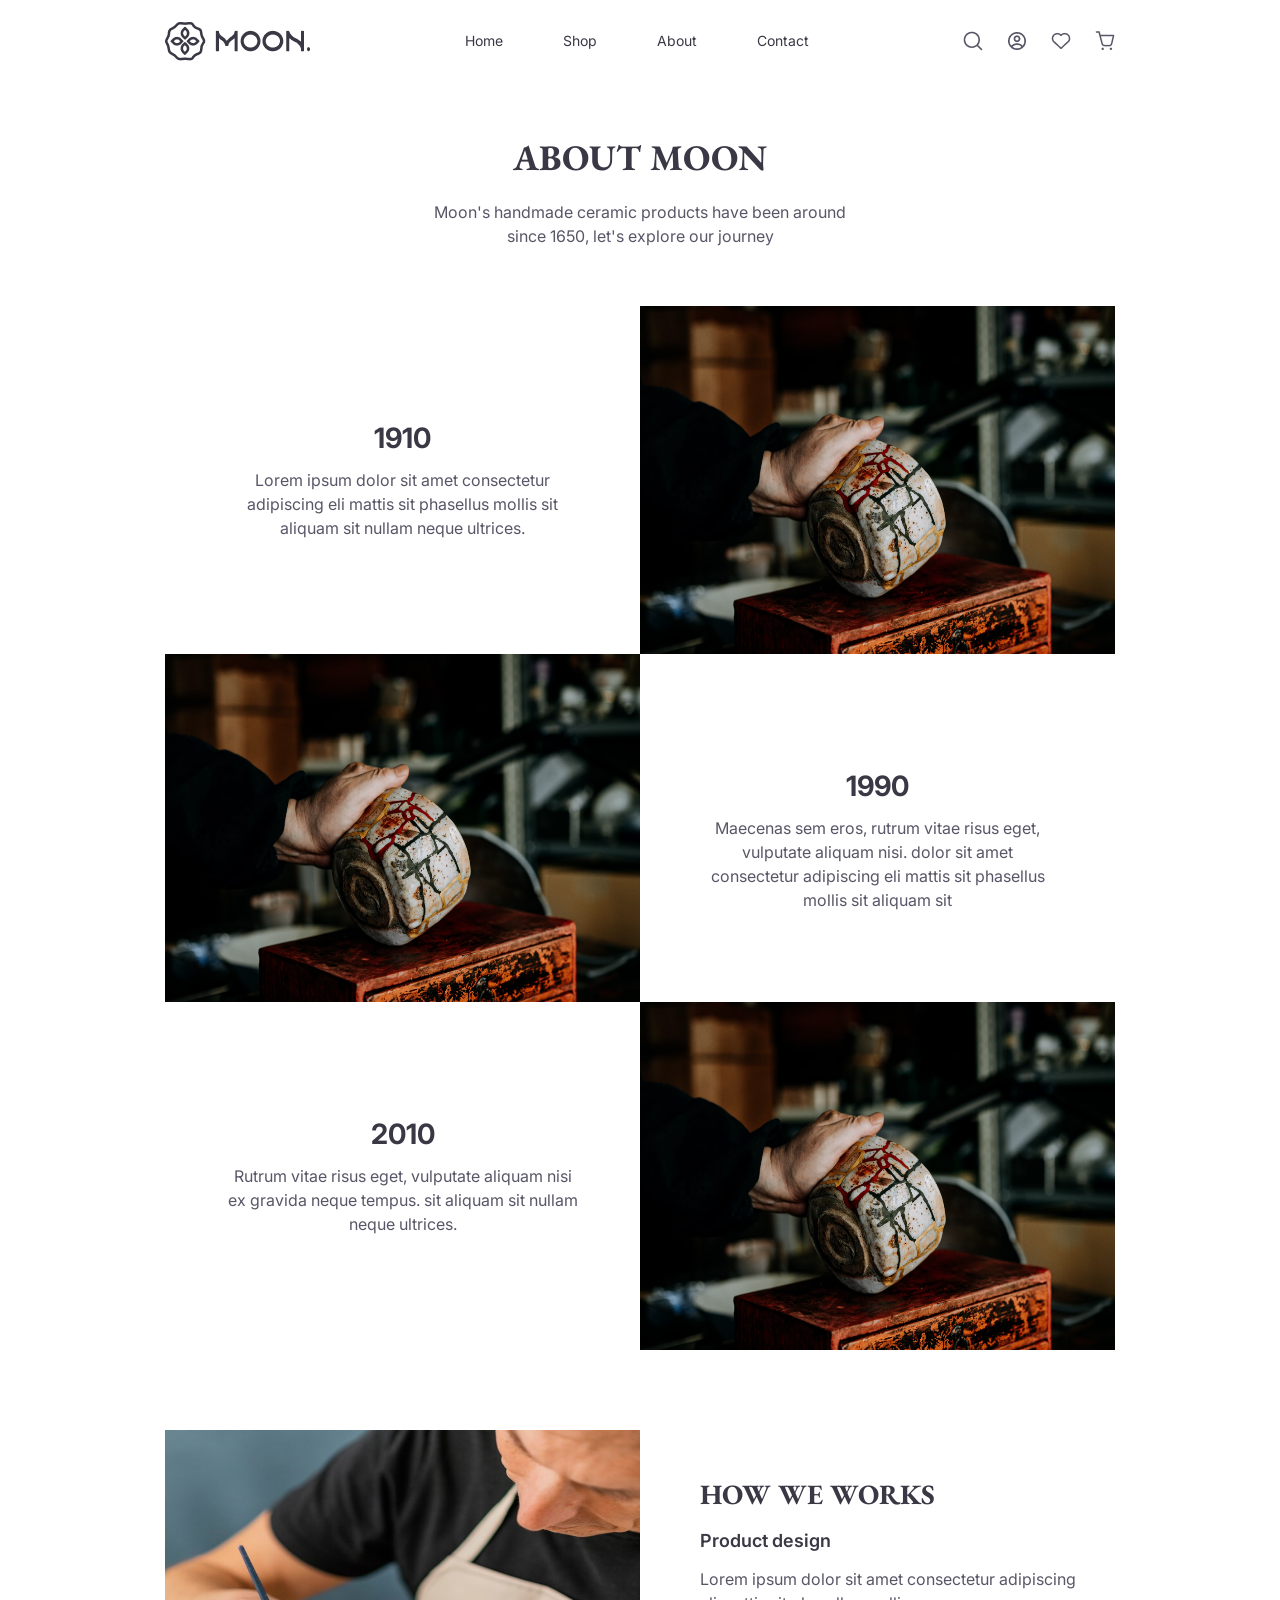
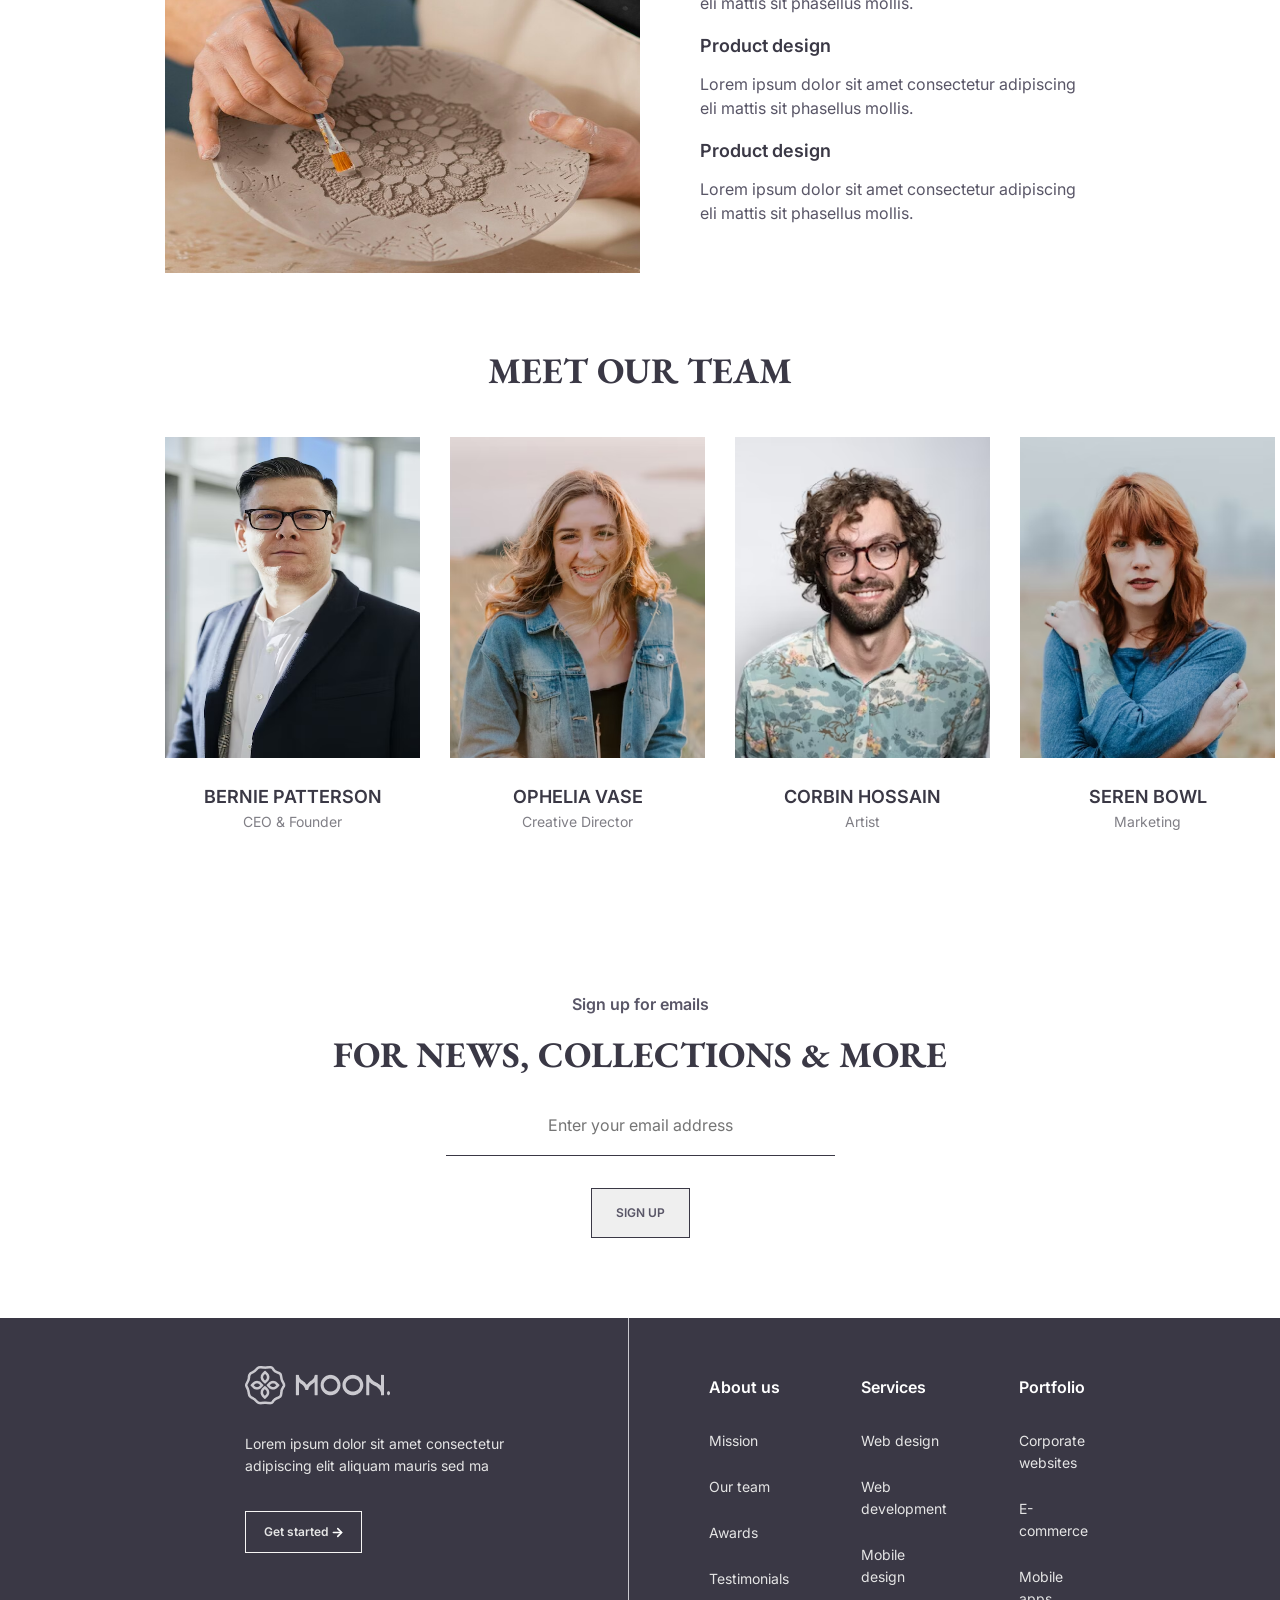
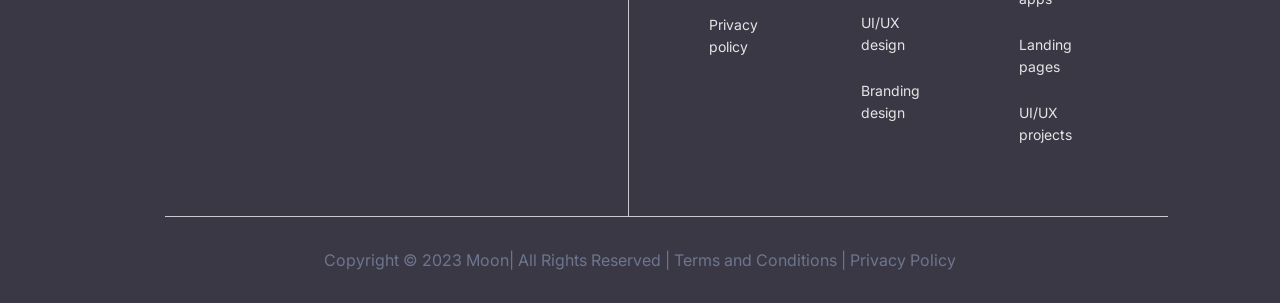
==== pages/About.html @ 7b5346fc "home-and-about" ====
<!DOCTYPE html>
<html lang="en">
<head>
    <meta charset="UTF-8">
    <meta name="viewport" content="width=device-width, initial-scale=1.0">
    <title>Moon</title>
    <link rel="stylesheet" href="../styel/Header.css">
    <link rel="stylesheet" href="../styel/About.css">
</head>
<body>
    <div class="containr">
        <header>
                <img class="all" class="menu" src="../img/Menu.png" alt="menu">
            <img src="../img/logo (1).png" alt="logo">
            <nav>
                <a href="../index.html">Home</a>
                <a href="./Shop.html">Shop</a>
                <a href="#">About</a>
                <a href="./Content.html">Contact</a>
            </nav>
            <div class="icons">
                <img class="normal" src="../img/Search.jpg" alt="img-search">
                <img class="normal" src="../img/Avatar.png" alt="img-Avatar">
                <img class="normal" src="../img/Heart.png" alt="img-Heart">
                <img src="../img/Shopping-cart.png" alt="img-Shopping">
            </div>
        </header>
        <div class="config-about-moon">
            <h2>About Moon</h2>
            <p>Moon's handmade ceramic products have been around since 1650, let's explore our journey</p>
        </div>
    </div>
      <div class="containr p-no">
        <div class="hero-sec">
            <div class="eCommerce-Cards-histor">
                <div class="text-histor">
                    <span>1910</span>
                    <p>Lorem ipsum dolor sit amet consectetur adipiscing eli mattis sit phasellus mollis sit aliquam sit nullam neque ultrices.</p>
                </div>
                <img src="../img/207941fd0bd8d3a7e38cac28e6b1c00e7173c913.png" alt="Rectangle-histor">
            </div>
            <div class="eCommerce-Cards-histor">
                <img src="../img/207941fd0bd8d3a7e38cac28e6b1c00e7173c913.png" alt="Rectangle-histor">
                <div class="text-histor">
                    <span>1990</span>
                    <p class="">Maecenas sem eros, rutrum vitae risus eget, vulputate aliquam nisi. dolor sit amet consectetur adipiscing eli mattis sit phasellus mollis sit aliquam sit </p>
                </div>
            </div>
            <div class="eCommerce-Cards-histor">
                <div class="text-histor">
                    <span>2010</span>
                    <p>Rutrum vitae risus eget, vulputate aliquam nisi ex gravida neque tempus. sit aliquam sit nullam neque ultrices.</p>
                </div>
                <img src="../img/207941fd0bd8d3a7e38cac28e6b1c00e7173c913.png" alt="Rectangle-histor">
            </div>
        </div>
        <div class="how-we-works">
            <img src="../img/img-work.png" alt="img-work">
            <div class="text-config">
                <h3>How we works</h3>
                <div class="Ways-of-working">
                    <h4>Product design</h4>
                    <p>Lorem ipsum dolor sit amet consectetur adipiscing eli mattis sit phasellus mollis.</p>
                </div>
                <div class="Ways-of-working">
                    <h4>Product design</h4>
                    <p>Lorem ipsum dolor sit amet consectetur adipiscing eli mattis sit phasellus mollis.</p>
                </div>
                <div class="Ways-of-working">
                    <h4>Product design</h4>
                    <p>Lorem ipsum dolor sit amet consectetur adipiscing eli mattis sit phasellus mollis.</p>
                </div>
            </div>
        </div>
    </div> 
    <div class="containr ">
        <div class="teams">
            <h2>Meet Our Team</h2>
            <div class="cards">
                <div class="card">
                    <img src="../img/Bernie PATTERSON.png" alt="img-TableWare">
                    <h3>Bernie PATTERSON</h3>
                    <p>CEO & Founder</p>
                </div>
                <div class="card">
                    <img src="../img/Ophelia Vase.png" alt="img-TableWare">
                    <h3>Ophelia Vase</h3>
                    <p>Creative Director</p>
                </div>
                <div class="card">
                    <img src="../img/CorbiN HOSSAIN.png" alt="img-TableWare">
                    <h3>CorbiN HOSSAIN</h3>
                    <p>Artist</p>
                </div>
                <div class="card">
                    <img src="../img/Seren Bowl.png" alt="img-TableWare">
                    <h3>Seren Bowl</h3>
                    <p>Marketing</p>
                </div>
            </div>
        </div>
    </div>
    <div class="Sign-up">
        <span>Sign up for emails</span>
        <h2>For news, collections & more</h2>
        <form action="">
            <div class="input">
                <input type="email" placeholder="Enter your email address" required>
                <button>Sign up</button>
            </div>
        </form>
    </div>
    <footer>
        <div class="containr">
            <div class="sec1">
                <div class="child1">
                    <img src="../img/logo (2).png" alt="">
                    <p>Lorem ipsum dolor sit amet consectetur adipiscing elit
                    aliquam mauris sed ma</p>
                    <button>Get started <svg width="11" height="11" viewBox="0 0 11 11" fill="none" xmlns="http://www.w3.org/2000/svg">
                        <path d="M5.74713 1.62207L9.62503 5.49997L5.74713 9.37787" stroke="white" stroke-width="1.57143" stroke-linecap="round" stroke-linejoin="round"/>
                        <path d="M9.62496 5.5L1.375 5.5" stroke="white" stroke-width="1.57143" stroke-linecap="round" stroke-linejoin="round"/>
                        </svg>
                    </button>
                </div>
            </div>
            <div class="sec2">
                <div class="child">
                    <h3>About us</h3>
                    <div class="text">
                        <h4>Mission</h4>
                        <h4>Our team</h4>
                        <h4>Awards</h4>
                        <h4>Testimonials</h4>
                        <h4>Privacy policy</h4>
                    </div>
                </div>
                <div class="child">
                    <h3>Services</h3>
                    <div class="text">
                        <h4>Web design</h4>
                        <h4>Web development</h4>
                        <h4>Mobile design</h4>
                        <h4>UI/UX design</h4>
                        <h4>Branding design</h4>
                    </div>
                </div>
                <div class="child">
                    <h3>Portfolio</h3>
                    <div class="text">
                        <h4>Corporate websites</h4>
                        <h4>E-commerce</h4>
                        <h4>Mobile apps</h4>
                        <h4>Landing pages</h4>
                        <h4>UI/UX projects</h4>
                    </div>
                </div>
            </div>
            
        </div>
        <span>Copyright © 2023 Moon| All Rights Reserved | Terms and Conditions | Privacy Policy</span>
    </footer>
    </body>
    </html>
---- styel/Header.css ----
@import url('https://fonts.googleapis.com/css2?family=Inter:ital,opsz,wght@0,14..32,100..900;1,14..32,100..900&display=swap');
@import url('https://fonts.googleapis.com/css2?family=EB+Garamond:ital,wght@0,400..800;1,400..800&display=swap');
@import url('https://fonts.googleapis.com/css2?family=Righteous&display=swap');
*{
    padding:0;
    margin: 0;
    box-sizing: border-box;
}
:root{
    --family-Inter:"Inter", sans-serif;
    --family-Garamond:"EB Garamond", serif;
    --color-Warm-Black:#3A3845;
    --color-Beige-Peach:#F7CCAC;
    --color-Light-Brown:#C69B7B;
    --color-Green:#826F66;
    --color-Neutral-500:#A6A6A8;
    --color-Neutral-600:#807F86;
    --color-Neutral-700:#595667;
    --color-Neutral-400:#CAC9CF;
    --color-Neutral-300:#E5E5E5;
    --color-Neutral-200:#F7F6F5;
    --color-FFFDFB:#FFFDFB;
    --color-White:#FFFFFF;
}
.containr{
    padding: 0 165px;
        @media (max-width:900px) {
        padding: 0 50px; 
    }
    @media (max-width:490px) {
        padding: 0 19px; 
    }
}
header{
    width:100%;
    height: 82px;
    background-color: var(--color-White);
    display: flex;
    justify-content: space-between;
    align-items: center;
    .all{
    display: none;
    @media (max-width:800px) {
    display:block ;
 }
}
    nav{
        display: flex;
        align-content: center;
        gap:60px ;
        @media (max-width:800px) {
            display: none;
        }
        a{
            text-decoration: none;
            font-size: 14px;
            font-family: var(--family-Inter);
            font-weight: normal;
            line-height: 22px;
            color: var(--color-Warm-Black);
        }
    }
    .icons{
        display: flex;
        gap:24px;
        align-items: center;
        .normal{
            @media (max-width:800px) {
                display: none;
            }
        }
        img{
            width: 20px;
        }
    }
}
---- styel/About.css ----
:root{
    --family-Inter:"Inter", sans-serif;
    --family-Garamond:"EB Garamond", serif;
    --color-Warm-Black:#3A3845;
    --color-Beige-Peach:#F7CCAC;
    --color-Light-Brown:#C69B7B;
    --color-Green:#826F66;
    --color-Neutral-500:#A6A6A8;
    --color-Neutral-600:#807F86;
    --color-Neutral-700:#595667;
    --color-Neutral-400:#CAC9CF;
    --color-Neutral-300:#E5E5E5;
    --color-Neutral-200:#F7F6F5;
    --color-FFFDFB:#FFFDFB;
    --color-White:#FFFFFF;
}
.config-about-moon{
    height: 224px;
    display: flex;
    flex-direction: column;
    justify-content: center;
    align-items: center;
    gap: 24px;
    h2{
        font-family: var(--family-Garamond);
        font-size: 36px;
        font-weight: 700;
        line-height: 36px;
        color: var(--color-Warm-Black);
        text-transform: uppercase;
    }
    p{
        max-width: 425px;
        text-align: center;
        font-family: var(--family-Inter);
        font-size: 16px;
        font-weight: 400;
        line-height: 24px;
        color: var(--color-Neutral-700);
        @media (max-width:900px) {
            max-width: 359px;
        }
        @media (max-width:490px) {
            max-width: 300px;
        }
    }
}
.p-no{
@media (max-width:1024px) {
    padding: 0;
}
}
.hero-sec{
    .eCommerce-Cards-histor{
        width: 100%;
        display: grid;
        grid-template-columns:50% 50%;
        grid-template-rows: 348px;
        @media (max-width:490px) {
        grid-template-columns: 1fr;
        grid-template-rows: 300px 260px; 
        }
        .text-histor{
            text-align: center;
            padding: 116px 60px;
        @media (max-width:1024px) {
            padding:100px 16px ;
        }
        @media (max-width:490px) {
            padding:72px 48px ;
            &:nth-child(1){
                order: 2;
            }
            &:nth-child(2){
                order: 2;
                padding:44px 48px 76px ;
            }
            &:nth-child(3){
                order: 1;
            }
        }
        @media (max-width:390px) {
            padding:72px 16px ;
            &:nth-child(2){
                order: 2;
                padding:44px 16px 76px ;
            }
        }
        span{
            font-family: var(--family-Inter);
            display: inline-block;
            font-size: 28px;
            font-weight: 700;
            line-height: 32px;
            letter-spacing: 4%;
            color: var(--color-Warm-Black); 
            margin-bottom: 14px;
        }
        p{
            font-family: var(--family-Inter);
            font-size: 16px;
            font-weight: 400;
            line-height: 24px;
            color: var(--color-Neutral-700); 
        }
        }
        img{
            width: 100%;
            height: 100%;
            @media (max-width:490px) {
                &:nth-child(1){
                    order: 1;
                }
                &:nth-child(2){
                    order: 1;
                }
                &:nth-child(3){
                    order: 2;
                }
            }
        }
    }
}
.how-we-works{
    display: grid;
    grid-template-columns: 1fr 1fr;
    grid-template-rows:443px ;
    padding-top: 80px;
    @media (max-width:490px) {
        grid-template-columns: 1fr;
        grid-template-rows: 360px 371px;
        padding-top: 48px;
    }
    img{
        width: 100%;
        height: 100%;
    }
    .text-config{
        padding: 48px 34px 48px 60px ;
        display: flex;
        flex-direction: column;
        justify-content: space-between;
        @media (max-width:900px) {
           padding: 48px 24px 48px 40px ;
        }
        @media (max-width:490px) {
           padding: 38px 20px 36px 20px ;
        }
        h3{
            font-family: var(--family-Garamond);
            font-size: 28px;
            font-weight: 700;
            line-height: 32px;
            letter-spacing: 4%;
            color: var(--color-Warm-Black);
            text-transform: uppercase;
        }
        .Ways-of-working{
            h4{
                font-family: var(--family-Inter);
                font-size: 18px;
                font-weight: 600;
                line-height: 24px;
                color: var(--color-Warm-Black);
                margin-bottom: 14px;  
                @media (max-width:490px) {
                    margin-bottom: 6px;  
                } 
            }
            p{
                font-family: var(--family-Inter);
                font-size: 16px;
                font-weight: 400;
                line-height: 24px;
                color: var(--color-Neutral-700);   
            }
        } 
    }
}
.teams{
    padding: 80px 0;
    @media (max-width:900px) {
        padding: 50px 0;
    }
    @media (max-width:490px) {
        padding: 36px 0;
    }
    h2{
        font-family: var(--family-Garamond);
        font-size: 36px;
        font-weight: 700;
        line-height: 36px;
        color: var(--color-Warm-Black);
        text-align: center;
        text-transform: uppercase;
        margin-bottom: 48px;
    }
    .cards{
        width: 100%;
        display: grid;
        grid-template-columns: 255px 255px 255px 255px;
        grid-template-rows:1fr;
        gap: 30px;
            @media (max-width:1000px) {
            gap: 20px;
        }
            @media (max-width:490px) {
            overflow: hidden;
        }
        .card{
            text-transform: capitalize;
            @media (max-width:490px) {
                width: 200px;
                flex-shrink: 0;
            }
            img{
                width: 255px;
                height: 321px;
            }
            h3{
                text-align: center;
                margin-top: 23px;
                line-height:24px ;
                font-family: var(--family-Inter);
                font-weight: 600;
                letter-spacing: 6%;
                font-size: 18px;
                text-transform: uppercase;
                color: var(--color-Warm-Black);
            }
            p{
                text-align: center;
                line-height:22px ;
                margin-top: 2px;
                font-family: var(--family-Inter);
                font-weight: 400;
                font-size: 14px;
                color: var(--color-Neutral-600);
            }
        }
    }
}
.Sign-up{
padding: 80px 0;
display: flex;
flex-direction: column;
gap: 24px;
justify-content: center;
align-items: center;
@media (max-width:490px) {
    padding: 40px 40px;
}
@media (max-width:390px) {
    padding: 40px 20px;
}
    span{
        font-weight: 600;
        font-family: var(--family-Inter);
        color: var(--color-Neutral-700);
        font-size: 16px;
        line-height: 22px;
    }
    h2{
        text-align: center;
        font-weight: 700;
        font-family: var(--family-Garamond);
        color: var(--color-Warm-Black);
        font-size: 36px;
        line-height: 32px; 
        letter-spacing: 4%;
        text-transform: uppercase;
        @media (max-width:490px) {
            font-size: 28px;
        }
    }
    .input{
        display: flex;
        flex-direction: column;
        align-items: center;
        gap: 32px;
        input{
            width: 389px;
            @media (max-width:490px) {
            width: 350px;
            }
            @media (max-width:390px) {
            width: 300px;
            }
            font-weight: 400;
            font-family: var(--family-Inter);
            color: var(--color-Neutral-700);
            font-size: 16px;
            line-height: 32px; 
            border: none;
            padding-bottom:14px ;
            padding-top:14px ;
            border-bottom: 1px solid var(--color-Warm-Black);
        }
        input::placeholder{
        text-align: center;
        }
        button{
            width: fit-content;
            font-weight: 600;
            font-family: var(--family-Inter);
            color: var(--color-Neutral-700);
            font-size: 12px;
            line-height: 18px;
            letter-spacing: 8%;
            padding: 15px 24px;
            text-transform: uppercase;
            outline: none;
            border: 1px solid var(--color-Warm-Black);
        }
    }
}
footer{
    background-color: var(--color-Warm-Black);
    padding-bottom: 32px;
    .containr{
        display: grid;
        grid-template-columns: 1fr 2fr;
        grid-template-rows: 1fr;
        @media (max-width:490px) {
            grid-template-columns: 1fr;
            grid-template-rows: 251px 623px;
        }
        .sec1{
            border-right: 1px solid var(--color-Neutral-400);
            border-bottom: 1px solid var(--color-Neutral-400);
            padding:48px 80px 102px 80px;
            @media (max-width:490px) {
            padding:32px 80px  30px 0;
            border: none;
            border-bottom: 1px solid var(--color-Neutral-400);
            }
            @media (max-width:390px) {
            padding:32px 20px  30px 0;
            }
            .child1{
                width: 303px;
                p{
                    margin:24px 0 34px 0 ;
                    font-family: var(--family-Inter);
                    font-size: 14px;
                    font-weight: 400;
                    line-height: 22px;
                    color:var(--color-Neutral-300);
                }
                button{
                    display: flex;
                    align-items: center;
                    gap: 4px;
                    font-family: var(--family-Inter);
                    font-size: 12px;
                    font-weight: 600;
                    line-height: 18px;
                    letter-spacing: 8%;
                    color:var(--color-Neutral-300);
                    padding: 11px 18px;
                    background-color: inherit;
                    border: 1px solid var(--color-Neutral-200);
                }
            }
        }
        .sec2{
            display: grid;
            grid-template-columns: 1fr 1fr 1fr ;
            grid-template-rows: 1fr;
            column-gap: 72px;
            padding:58px 80px 70px;
            border-bottom: 1px solid var(--color-Neutral-400);
            @media (max-width:490px) {
                grid-template-columns: 1fr 1fr;
                grid-template-rows: 1fr 1fr;
                justify-content: space-between;
                row-gap: 48px;
                padding:30px 0;
            }
            .child{
                h3{
                    font-family: var(--family-Inter);
                    font-size: 16px;
                    font-weight: 600;
                    line-height: 22px;
                    letter-spacing: 6%;
                    color:var(--color-White); 
                    margin-bottom: 32px;
                    @media (max-width:490px) {
                        margin-bottom: 25px;
                    } 
                    @media (max-width:390px) {
                        margin-bottom: 20px;
                    } 
                }
                .text{
                    display: flex;
                    flex-direction: column;
                    gap: 24px;
                    h4{
                        font-family: var(--family-Inter);
                        font-size: 14px;
                        font-weight: 400;
                        line-height: 22px;
                        color:var(--color-Neutral-300); 
                    } 
                }
         
            }
        }
    }
    span{
        display: block;
        text-align: center;
        margin-top:32px ;
        font-family: var(--family-Inter);
        font-size: 16px;
        font-weight: 400;
        line-height: 22px;
        color:#6D758F;

    }
}
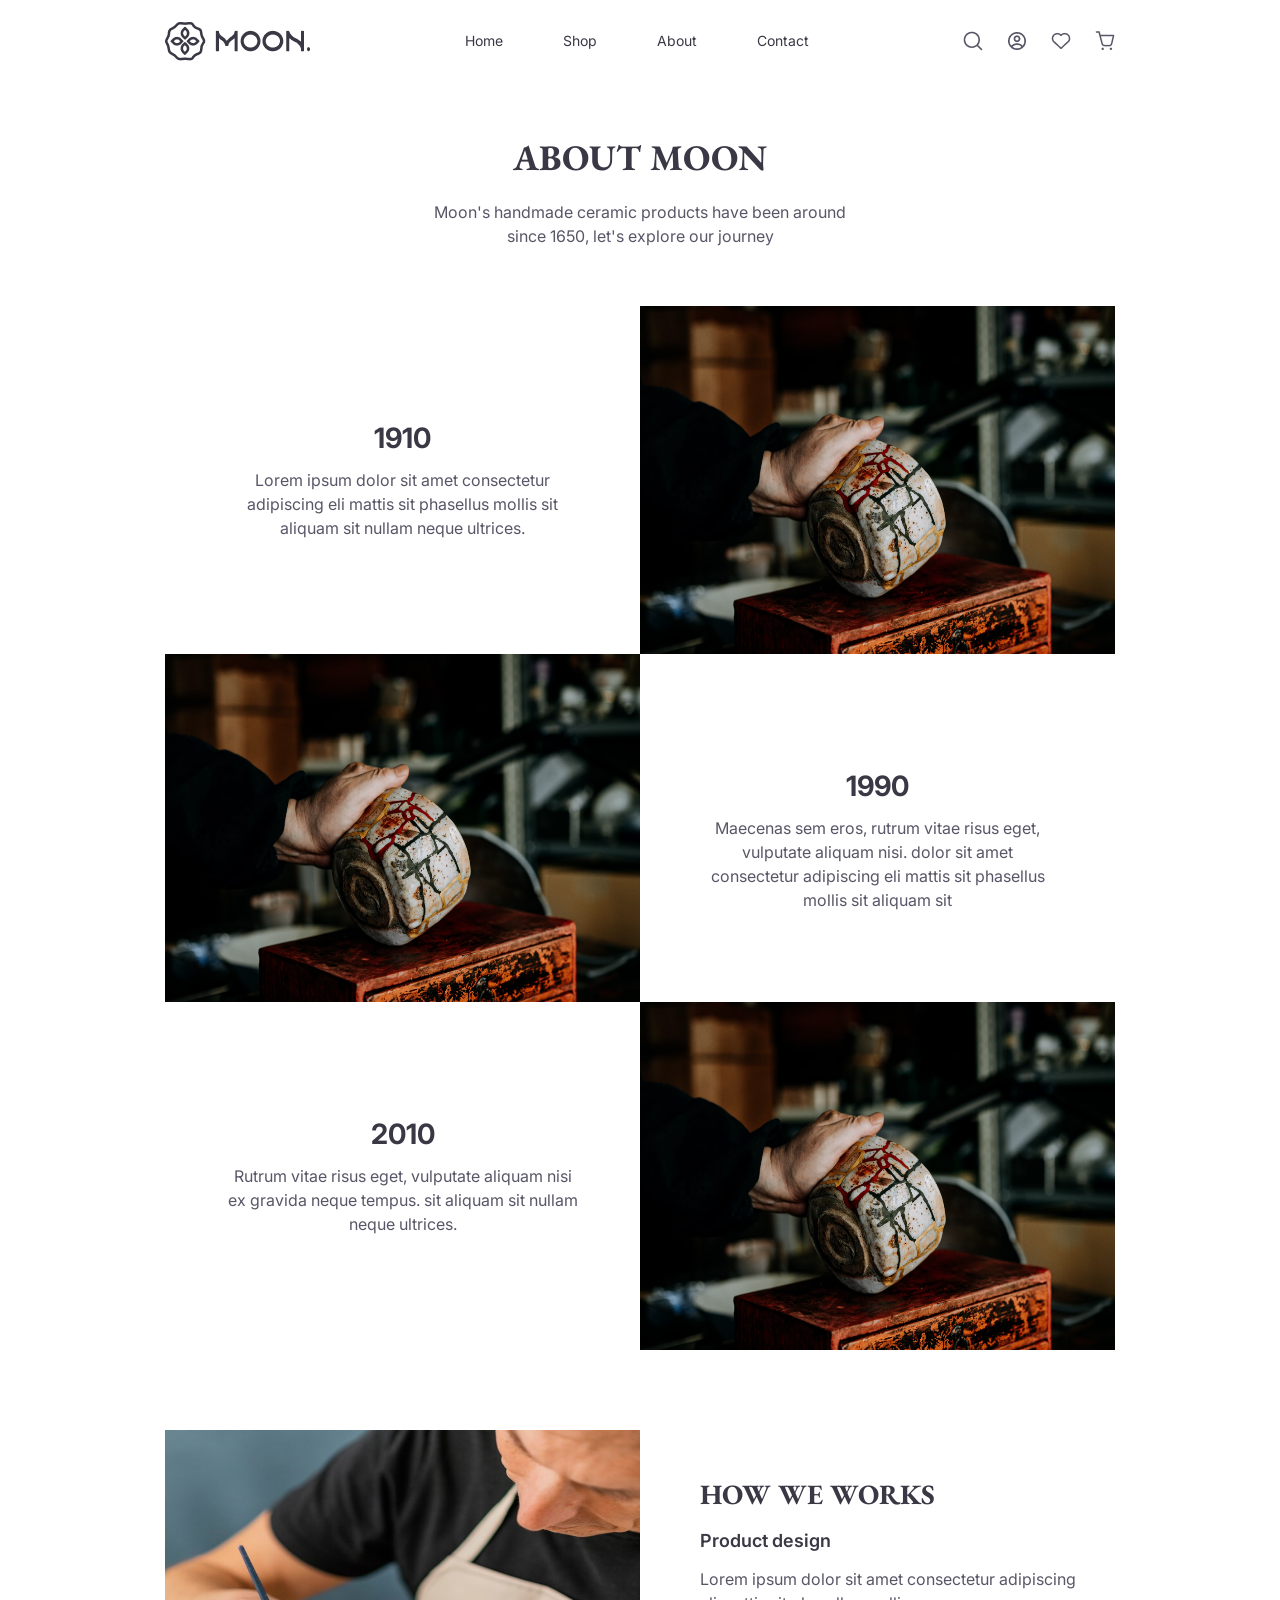
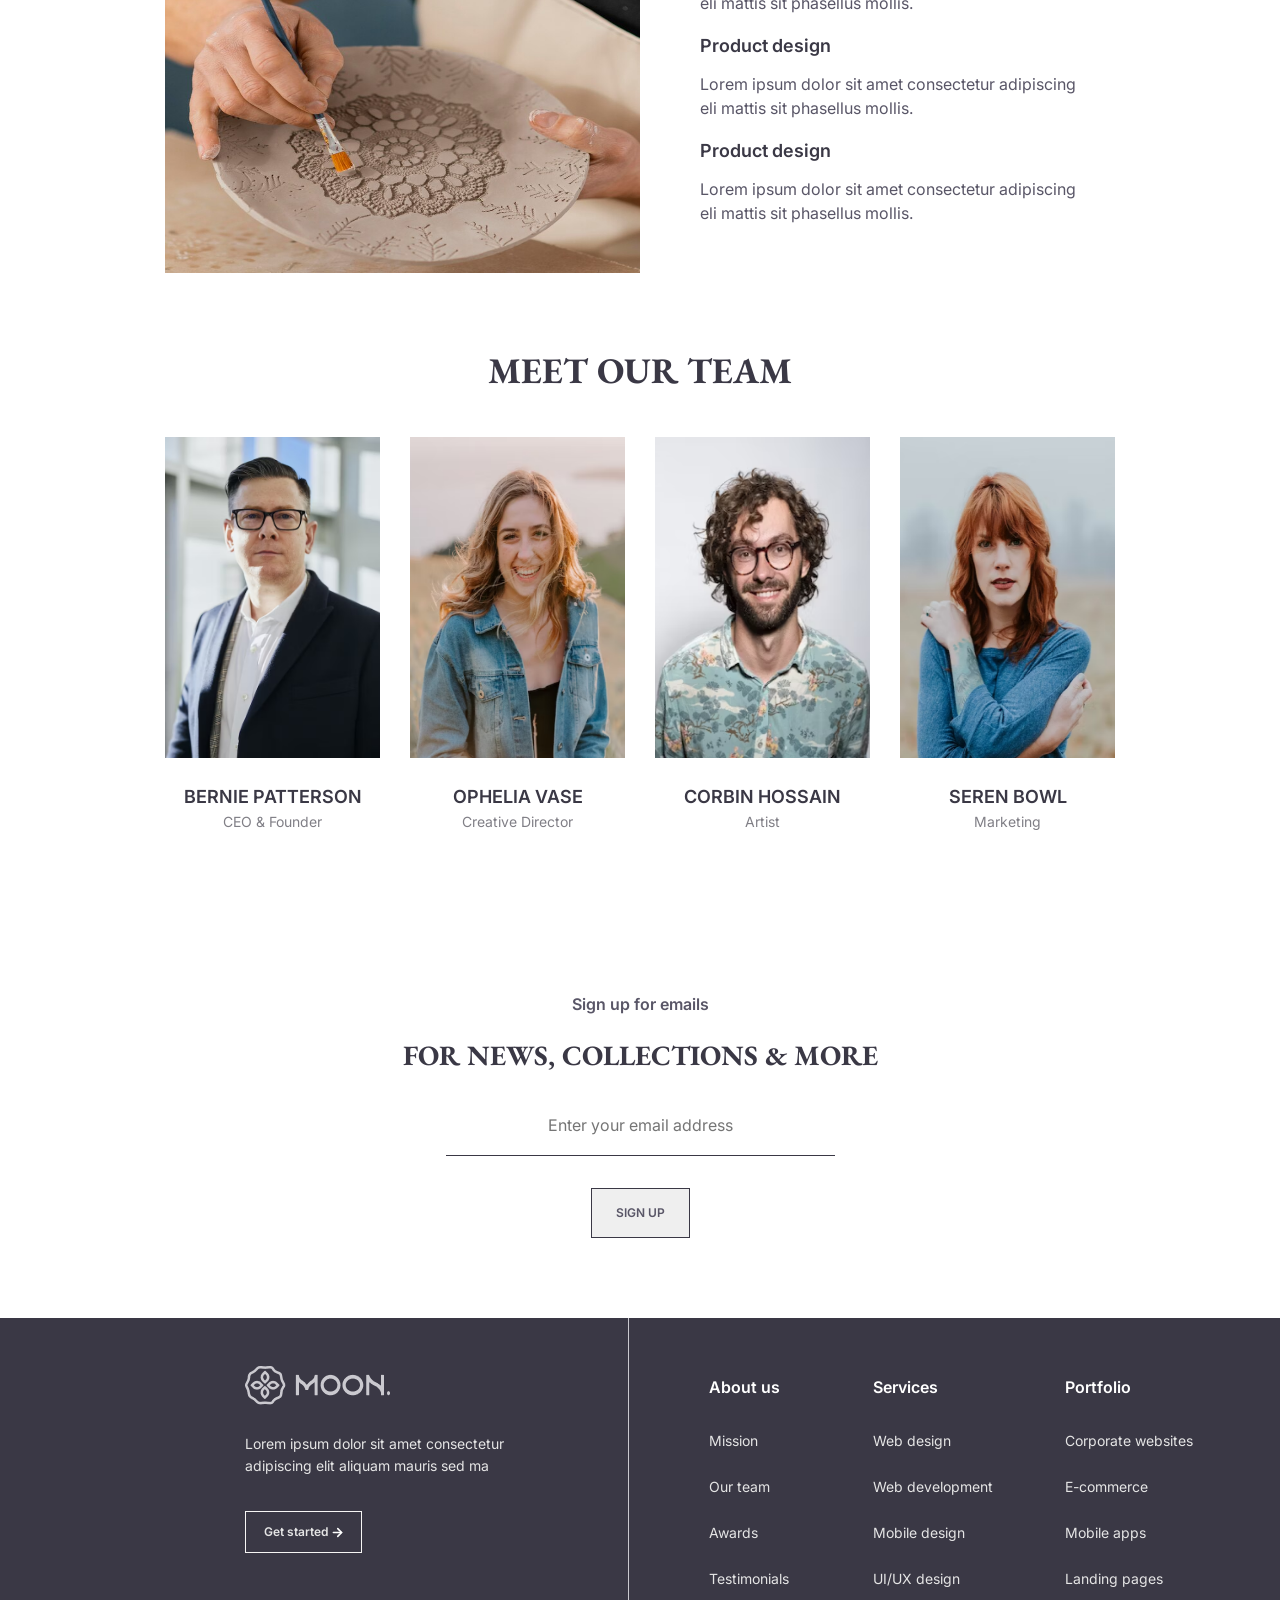
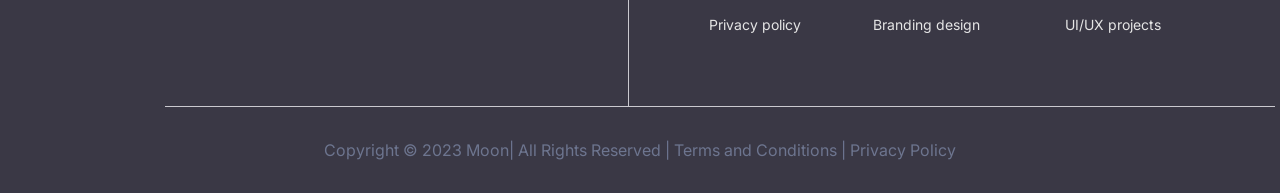
==== commit 390ab0e7: "updeat-and-content-home" ====
--- a/pages/About.html
+++ b/pages/About.html
@@ -4,8 +4,8 @@
     <meta charset="UTF-8">
     <meta name="viewport" content="width=device-width, initial-scale=1.0">
     <title>Moon</title>
-    <link rel="stylesheet" href="../styel/Header.css">
-    <link rel="stylesheet" href="../styel/About.css">
+    <link rel="stylesheet" href="../style/Header.css">
+    <link rel="stylesheet" href="../style/About.css">
 </head>
 <body>
     <div class="containr">
--- a/style/Header.css
+++ b/style/Header.css
@@ -0,0 +1,76 @@
+@import url('https://fonts.googleapis.com/css2?family=Inter:ital,opsz,wght@0,14..32,100..900;1,14..32,100..900&display=swap');
+@import url('https://fonts.googleapis.com/css2?family=EB+Garamond:ital,wght@0,400..800;1,400..800&display=swap');
+@import url('https://fonts.googleapis.com/css2?family=Righteous&display=swap');
+*{
+    padding:0;
+    margin: 0;
+    box-sizing: border-box;
+}
+:root{
+    --family-Inter:"Inter", sans-serif;
+    --family-Garamond:"EB Garamond", serif;
+    --color-Warm-Black:#3A3845;
+    --color-Beige-Peach:#F7CCAC;
+    --color-Light-Brown:#C69B7B;
+    --color-Green:#826F66;
+    --color-Neutral-500:#A6A6A8;
+    --color-Neutral-600:#807F86;
+    --color-Neutral-700:#595667;
+    --color-Neutral-400:#CAC9CF;
+    --color-Neutral-300:#E5E5E5;
+    --color-Neutral-200:#F7F6F5;
+    --color-FFFDFB:#FFFDFB;
+    --color-White:#FFFFFF;
+}
+.containr{
+    padding: 0 165px;
+        @media (max-width:900px) {
+        padding: 0 50px; 
+    }
+    @media (max-width:490px) {
+        padding: 0 19px; 
+    }
+}
+header{
+    width:100%;
+    height: 82px;
+    background-color: var(--color-White);
+    display: flex;
+    justify-content: space-between;
+    align-items: center;
+    .all{
+    display: none;
+    @media (max-width:800px) {
+    display:block ;
+ }
+}
+    nav{
+        display: flex;
+        align-content: center;
+        gap:60px ;
+        @media (max-width:800px) {
+            display: none;
+        }
+        a{
+            text-decoration: none;
+            font-size: 14px;
+            font-family: var(--family-Inter);
+            font-weight: normal;
+            line-height: 22px;
+            color: var(--color-Warm-Black);
+        }
+    }
+    .icons{
+        display: flex;
+        gap:24px;
+        align-items: center;
+        .normal{
+            @media (max-width:800px) {
+                display: none;
+            }
+        }
+        img{
+            width: 20px;
+        }
+    }
+}
--- a/style/About.css
+++ b/style/About.css
@@ -0,0 +1,470 @@
+:root{
+    --family-Inter:"Inter", sans-serif;
+    --family-Garamond:"EB Garamond", serif;
+    --color-Warm-Black:#3A3845;
+    --color-Beige-Peach:#F7CCAC;
+    --color-Light-Brown:#C69B7B;
+    --color-Green:#826F66;
+    --color-Neutral-500:#A6A6A8;
+    --color-Neutral-600:#807F86;
+    --color-Neutral-700:#595667;
+    --color-Neutral-400:#CAC9CF;
+    --color-Neutral-300:#E5E5E5;
+    --color-Neutral-200:#F7F6F5;
+    --color-FFFDFB:#FFFDFB;
+    --color-White:#FFFFFF;
+}
+.config-about-moon{
+    height: 224px;
+    display: flex;
+    flex-direction: column;
+    justify-content: center;
+    align-items: center;
+    gap: 24px;
+    animation:slow 2s linear;
+    h2{
+        font-family: var(--family-Garamond);
+        font-size: 36px;
+        font-weight: 700;
+        line-height: 36px;
+        color: var(--color-Warm-Black);
+        text-transform: uppercase;
+    }
+    p{
+        max-width: 425px;
+        text-align: center;
+        font-family: var(--family-Inter);
+        font-size: 16px;
+        font-weight: 400;
+        line-height: 24px;
+        color: var(--color-Neutral-700);
+        @media (max-width:900px) {
+            max-width: 359px;
+        }
+        @media (max-width:490px) {
+            max-width: 300px;
+        }
+    }
+}
+@keyframes slow {
+    from{
+        transform: scale(0);
+    }
+    to{
+        transform:scale(1)
+    }
+}
+.p-no{
+@media (max-width:1024px) {
+    padding: 0;
+}
+}
+.hero-sec{
+    .eCommerce-Cards-histor{
+        width: 100%;
+        display: grid;
+        grid-template-columns:50% 50%;
+        grid-template-rows: 348px;
+        @media (max-width:490px) {
+        grid-template-columns: 1fr;
+        grid-template-rows: 300px 260px; 
+        }
+        .text-histor{
+            text-align: center;
+            padding: 116px 60px;
+        @media (max-width:1024px) {
+            padding:100px 16px ;
+        }
+        @media (max-width:490px) {
+            padding:72px 48px ;
+            &:nth-child(1){
+                order: 2;
+            }
+            &:nth-child(2){
+                order: 2;
+                padding:44px 48px 76px ;
+            }
+            &:nth-child(3){
+                order: 1;
+            }
+        }
+        @media (max-width:390px) {
+            padding:72px 16px ;
+            &:nth-child(2){
+                order: 2;
+                padding:44px 16px 76px ;
+            }
+        }
+        span{
+            font-family: var(--family-Inter);
+            display: inline-block;
+            font-size: 28px;
+            font-weight: 700;
+            line-height: 32px;
+            letter-spacing: 4%;
+            color: var(--color-Warm-Black); 
+            margin-bottom: 14px;
+        }
+        p{
+            font-family: var(--family-Inter);
+            font-size: 16px;
+            font-weight: 400;
+            line-height: 24px;
+            color: var(--color-Neutral-700); 
+        }
+        &:hover{
+            transition-duration:2s;
+            background-color: #c3b6b0;
+            transform: translateY(-20px);
+        }
+        }
+        img{
+            width: 100%;
+            height: 100%;
+            @media (max-width:490px) {
+                &:nth-child(1){
+                    order: 1;
+                }
+                &:nth-child(2){
+                    order: 1;
+                }
+                &:nth-child(3){
+                    order: 2;
+                }
+            }
+        }
+    }
+}
+.how-we-works{
+    display: grid;
+    grid-template-columns: 1fr 1fr;
+    grid-template-rows:443px ;
+    padding-top: 80px;
+    @media (max-width:490px) {
+        grid-template-columns: 1fr;
+        grid-template-rows: 360px 371px;
+        padding-top: 48px;
+    }
+    img{
+        width: 100%;
+        height: 100%;
+    }
+    .text-config{
+        padding: 48px 34px 48px 60px ;
+        display: flex;
+        flex-direction: column;
+        justify-content: space-between;
+        @media (max-width:900px) {
+           padding: 48px 24px 48px 40px ;
+        }
+        @media (max-width:490px) {
+           padding: 38px 20px 36px 20px ;
+        }
+        h3{
+            font-family: var(--family-Garamond);
+            font-size: 28px;
+            font-weight: 700;
+            line-height: 32px;
+            letter-spacing: 4%;
+            color: var(--color-Warm-Black);
+            text-transform: uppercase;
+        }
+        .Ways-of-working{
+            h4{
+                font-family: var(--family-Inter);
+                font-size: 18px;
+                font-weight: 600;
+                line-height: 24px;
+                color: var(--color-Warm-Black);
+                margin-bottom: 14px;  
+                @media (max-width:490px) {
+                    margin-bottom: 6px;  
+                } 
+            }
+            p{
+                font-family: var(--family-Inter);
+                font-size: 16px;
+                font-weight: 400;
+                line-height: 24px;
+                color: var(--color-Neutral-700);   
+            }
+        } 
+    }
+}
+.teams{
+    padding: 80px 0;
+    @media (max-width:900px) {
+        padding: 50px 0;
+    }
+    @media (max-width:490px) {
+        padding: 36px 0;
+    }
+    h2{
+        font-family: var(--family-Garamond);
+        font-size: 36px;
+        font-weight: 700;
+        line-height: 36px;
+        color: var(--color-Warm-Black);
+        text-align: center;
+        text-transform: uppercase;
+        margin-bottom: 48px;
+    }
+    .cards{
+        width: 100%;
+        display: grid;
+        grid-template-columns: 1fr 1fr 1fr 1fr;
+        grid-template-rows:1fr;
+        gap: 30px;
+            @media (max-width:1000px) {
+            gap: 20px;
+        }
+            @media (max-width:490px) {
+            overflow: hidden;
+        }
+        .card{
+            text-transform: capitalize;
+            &:hover{
+            overflow: hidden;
+            border: 1px solid var(--color-Neutral-500);
+            background-color: var(--color-Neutral-500);
+            border-radius: 6px;
+             transition-duration:1s ;
+             transition-delay:linear ;
+             transform: translateY(-20px);
+             h3 , p{
+                font-size: 20px;
+                transition-duration:2s ;
+                transform: rotate(10deg);
+             }
+        }
+            @media (max-width:490px) {
+                width: 200px;
+                flex-shrink: 0;
+            }
+            img{
+                width: 100%;
+                height: 321px;
+            }
+            h3{
+                text-align: center;
+                margin-top: 23px;
+                line-height:24px ;
+                font-family: var(--family-Inter);
+                font-weight: 600;
+                letter-spacing: 6%;
+                font-size: 18px;
+                text-transform: uppercase;
+                color: var(--color-Warm-Black);
+            }
+            p{
+                text-align: center;
+                line-height:22px ;
+                margin-top: 2px;
+                font-family: var(--family-Inter);
+                font-weight: 400;
+                font-size: 14px;
+                color: var(--color-Neutral-600);
+            }
+        }
+    }
+}
+.Sign-up{
+padding: 80px 0;
+display: flex;
+flex-direction: column;
+gap: 24px;
+justify-content: center;
+align-items: center;
+@media (max-width:490px) {
+    padding: 40px 40px;
+}
+@media (max-width:390px) {
+    padding: 40px 20px;
+}
+    span{
+        font-weight: 600;
+        font-family: var(--family-Inter);
+        color: var(--color-Neutral-700);
+        font-size: 16px;
+        line-height: 22px;
+    }
+    h2{
+        text-align: center;
+        font-weight: 700;
+        font-family: var(--family-Garamond);
+        color: var(--color-Warm-Black);
+        font-size: 28px;
+        line-height: 32px; 
+        letter-spacing: 4%;
+        text-transform: uppercase;
+        &:hover{
+            transition-duration: 2s;
+            font-size: 33px;
+        }
+    }
+    .input{
+        display: flex;
+        flex-direction: column;
+        align-items: center;
+        gap: 32px;
+        input{
+            width: 389px;
+            font-weight: 400;
+            font-family: var(--family-Inter);
+            color: var(--color-Neutral-700);
+            font-size: 16px;
+            line-height: 32px; 
+            border: none;
+            padding-bottom:14px ;
+            padding-top:14px ;
+            border-bottom: 1px solid var(--color-Warm-Black);
+            @media (max-width:490px) {
+            width: 350px;
+            }
+            @media (max-width:390px) {
+            width: 300px;
+            }
+            &:hover{
+                transition-duration: 1s;
+                width: 420px;
+                font-size: 20px;
+            }
+        }
+        input::placeholder{
+        text-align: center;
+        }
+        button{
+            width: fit-content;
+            font-weight: 600;
+            font-family: var(--family-Inter);
+            color: var(--color-Neutral-700);
+            font-size: 12px;
+            line-height: 18px;
+            letter-spacing: 8%;
+            padding: 15px 24px;
+            text-transform: uppercase;
+            outline: none;
+            border: 1px solid var(--color-Warm-Black);
+                &:hover{
+                    transition-duration: 1s;
+                    font-size:14px ;
+                    transform: rotateX(3deg);
+                    background-color: #a07d62;
+                }
+        }
+    }
+}
+footer{
+    width: 100%;
+    background-color: var(--color-Warm-Black);
+    padding-bottom: 32px;
+    .containr{
+        display: grid;
+        grid-template-columns: 1fr 2fr;
+        grid-template-rows: 1fr;
+        @media (max-width:490px) {
+            grid-template-columns: 1fr;
+            grid-template-rows: 251px 623px;
+        }
+        .sec1{
+            border-right: 1px solid var(--color-Neutral-400);
+            border-bottom: 1px solid var(--color-Neutral-400);
+            padding:48px 80px 102px 80px;
+            @media (max-width:900px) {
+                padding:100px 40px 412px 40px ;
+            }
+            @media (max-width:490px) {
+            padding:32px 80px  30px 0;
+            border: none;
+            border-bottom: 1px solid var(--color-Neutral-400);
+            }
+            @media (max-width:390px) {
+            padding:32px 20px  30px 0;
+            }
+            .child1{
+                width: 303px;
+                p{
+                    margin:24px 0 34px 0 ;
+                    font-family: var(--family-Inter);
+                    font-size: 14px;
+                    font-weight: 400;
+                    line-height: 22px;
+                    color:var(--color-Neutral-300);
+                }
+                button{
+                    display: flex;
+                    align-items: center;
+                    gap: 4px;
+                    font-family: var(--family-Inter);
+                    font-size: 12px;
+                    font-weight: 600;
+                    line-height: 18px;
+                    letter-spacing: 8%;
+                    color:var(--color-Neutral-300);
+                    padding: 11px 18px;
+                    background-color: inherit;
+                    border: 1px solid var(--color-Neutral-200);
+                }
+            }
+        }
+        .sec2{
+            display: grid;
+            grid-template-columns: 92px 120px 130px ;
+            grid-template-rows: 1fr;
+            column-gap: 72px;
+            padding:58px 80px 70px;
+            border-bottom: 1px solid var(--color-Neutral-400);
+            @media (max-width:900px) {
+                grid-template-columns: 1fr 1fr;
+                grid-template-rows: 1fr 1fr;
+                padding:48px 20px 40px;
+                column-gap: 30px;
+                row-gap: 48px;
+            }
+            @media (max-width:490px) {
+                padding:30px 0;
+            }
+            .child{
+                h3{
+                    font-family: var(--family-Inter);
+                    font-size: 16px;
+                    font-weight: 600;
+                    line-height: 22px;
+                    letter-spacing: 6%;
+                    color:var(--color-White); 
+                    margin-bottom: 32px;
+                    @media (max-width:490px) {
+                        margin-bottom: 25px;
+                    } 
+                    @media (max-width:390px) {
+                        margin-bottom: 20px;
+                    } 
+                }
+                .text{
+                    display: flex;
+                    flex-direction: column;
+                    gap: 24px;
+                    h4{
+                        font-family: var(--family-Inter);
+                        font-size: 14px;
+                        font-weight: 400;
+                        line-height: 22px;
+                        color:var(--color-Neutral-300); 
+                    } 
+                }
+         
+            }
+        }
+    }
+    span{
+        display: block;
+        text-align: center;
+        margin-top:32px ;
+        font-family: var(--family-Inter);
+        font-size: 16px;
+        font-weight: 400;
+        line-height: 22px;
+        color:#6D758F;
+
+    }
+}
